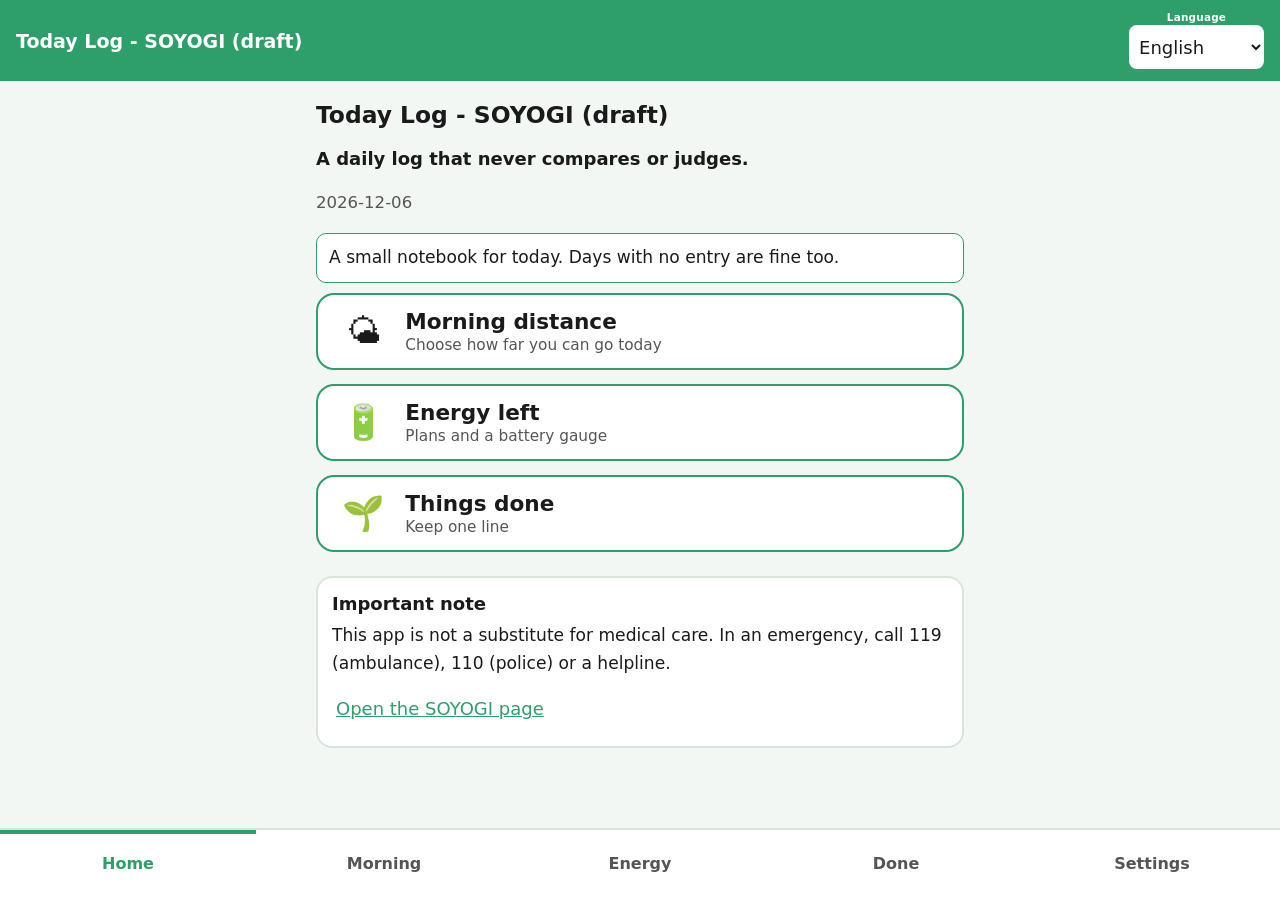
==== index.html @ 0a25ac80 "web v0.3.1: 本体から同期 Co-Authored-By: Claude Opus 5.5 <noreply@anthropic.com>" ====
<!DOCTYPE html>
<html lang="ja">
<head>
<meta charset="UTF-8">
<meta name="viewport" content="width=device-width, initial-scale=1, viewport-fit=cover">
<meta name="theme-color" content="#2e9e6b">
<title>きょうの記録帳(仮)</title>
<meta name="description" content="朝の距離・のこり元気・できたこと1行を、数タップで。比べない・判定しない。端末内のみ・オフライン・登録なし。">
<link rel="manifest" href="manifest.json">
<link rel="icon" href="icons/icon-192.png">
<link rel="apple-touch-icon" href="icons/icon-192.png">
<link rel="stylesheet" href="style.css">
</head>
<body class="fs0">
<header id="hd">
  <div id="hd-title">きょうの記録帳(仮)</div>
  <div id="hd-right">
    <div id="lang-wrap">
      <span class="lang-label">Language</span>
      <select id="set-lang" aria-label="Language 言語">
        <option value="ja">日本語</option>
        <option value="en">English</option>
        <option value="de">Deutsch</option>
        <option value="fr">Français</option>
        <option value="es">Español</option>
        <option value="it">Italiano</option>
        <option value="pt">Português</option>
        <option value="nl">Nederlands</option>
        <option value="sv">Svenska</option>
        <option value="ko">한국어</option>
        <option value="zh">简体中文</option>
        <option value="ar">العربية</option>
      </select>
    </div>
  </div>
</header>

<main id="main">

  <!-- ホーム(screens/home.js が描く) -->
  <section id="scr-home" class="screen" data-scr="home"></section>
  <!-- 記録の種類3つ(screens/kyori.js / genki.js / dekita.js が描く) -->
  <section id="scr-kyori" class="screen hidden" data-scr="kyori"></section>
  <section id="scr-genki" class="screen hidden" data-scr="genki"></section>
  <section id="scr-dekita" class="screen hidden" data-scr="dekita"></section>

  <!-- BUILDER: 画面を足すときは
       <section id="scr-<id>" class="screen hidden" data-scr="<id>"></section>
       を追加し、screens/<id>.js で window.SCREENS.register('<id>', { render(container, api){...} }) する。
       ナビは下の #navbar に <button id="nav-<id>" class="nav-btn" data-scr="<id>"></button> を足す(合計6個まで)。
       i18n.js の nav.<id> にラベルを入れる(ja と en の両方)。sw.js の ASSETS にも screens/<id>.js を足す。 -->

  <!-- せってい(共通シェル。文言は app.js の I18N_MAP が入れる) -->
  <section id="scr-set" class="screen hidden" data-scr="set">
    <h2 id="set-h-normal" class="sec-h"></h2>
    <div class="set-row"><span id="lbl-fs"></span><button id="btn-fs" class="set-btn"></button></div>
    <div class="set-row"><span id="lbl-theme"></span><button id="btn-theme" class="set-btn"></button></div>
    <div class="set-row"><span id="lbl-bgm"></span><button id="btn-bgm" class="set-btn"></button></div>
    <div class="set-row"><span id="lbl-sound"></span><button id="btn-sound" class="set-btn"></button></div>

    <!-- BUILDER: アプリ固有の設定行はここに足す(id は set-app-* で) -->
    <div id="set-app-rows"></div>

    <h2 id="set-h-backup" class="sec-h"></h2>
    <p id="bk-hint" class="hint"></p>
    <div class="bk-row">
      <button id="bk-export" class="set-btn"></button>
      <button id="bk-import" class="set-btn"></button>
    </div>
    <input id="bk-file" type="file" accept="application/json,.json" class="hidden">

    <p id="set-note" class="hint"></p>
    <p class="credit"><a id="link-privacy" href="privacy.html"></a></p>
    <p class="credit"><a id="about-credit" href="https://soudansoyogi.com/" target="_blank" rel="noopener"></a></p>
    <p id="about-ver" class="credit"></p>
  </section>

</main>

<nav id="navbar">
  <button id="nav-home" class="nav-btn active" data-scr="home"></button>
  <button id="nav-kyori" class="nav-btn" data-scr="kyori"></button>
  <button id="nav-genki" class="nav-btn" data-scr="genki"></button>
  <button id="nav-dekita" class="nav-btn" data-scr="dekita"></button>
  <button id="nav-set" class="nav-btn" data-scr="set"></button>
</nav>

<div id="toast" class="toast"></div>

<script src="audio.js"></script>
<script src="tap.js"></script>
<script src="i18n.js"></script>
<script src="photo.js"></script>
<script src="screens/router.js"></script>
<script src="screens/kinds.js"></script>
<script src="screens/home.js"></script>
<script src="screens/kyori.js"></script>
<script src="screens/genki.js"></script>
<script src="screens/dekita.js"></script>
<script src="screens/set.js"></script>
<script src="app.js"></script>
</body>
</html>
---- style.css ----
/* きょうの記録帳(仮) スタイル(そよぎアプリ・キット v1)
   ・そよぎブランド4色(明るい緑/水色/白/黒) = 4テーマ(body data-theme)
   ・シェルは縦フレックス(ヘッダー=上固定 / #main=スクロール / ナビ=下固定)。100dvh・特大文字でも下端まで届く
   ・大人の尊厳を保つ落ち着いたトーン。機能色のみ。でか文字・大ボタン(44px以上)・.pressing の沈み込み(tap.js連動)
   ・targetSdk36(エッジtoエッジ)のため上下左右に env(safe-area-inset-*)。画面の上下端に余白を持つ */
:root{
  --brand:#2e9e6b;
  --bg:#f2f7f3;
  --ink:#1a1a1a;
  --card:#ffffff;
  --line:#d7e5da;
  --sub:#555;
  --alert:#d43f3f;
  --ok:#2e9e6b;
}
body[data-theme="aqua"]{ --brand:#2b8fb5; --bg:#eff7fa; --line:#cfe5ee; }
body[data-theme="white"]{ --brand:#3d8a63; --bg:#ffffff; --card:#f7f9f8; --line:#e2e6e4; }
body[data-theme="dark"]{
  --brand:#43c08a; --bg:#191d1b; --card:#242a27; --ink:#f2f2f2; --line:#3a423e; --sub:#b5bdb8;
}

*{ box-sizing:border-box; -webkit-tap-highlight-color:transparent; }
html,body{ margin:0; }
body{
  font-family:"Hiragino Sans","Yu Gothic UI","Noto Sans JP",system-ui,sans-serif;
  background:var(--bg); color:var(--ink);
  line-height:1.6;
  height:100vh; height:100dvh;
  display:flex; flex-direction:column;
  overflow:hidden;
  -webkit-touch-callout:none;
}
body.fs0{ font-size:18px; }
body.fs1{ font-size:21px; }
body.fs2{ font-size:25px; }

/* ======== ヘッダー(chromeは固定19px=fs2でも肥大させない) ======== */
header#hd{
  background:var(--brand); color:#fff;
  padding:calc(12px + env(safe-area-inset-top)) max(16px, env(safe-area-inset-right)) 12px max(16px, env(safe-area-inset-left));
  font-weight:700; font-size:19px;
  display:flex; align-items:center; justify-content:space-between; gap:14px;
  flex-shrink:0; overflow:hidden;
  min-height:calc(72px + env(safe-area-inset-top));
}
#hd-title{ flex:1; min-width:2.5em; overflow:hidden; text-overflow:ellipsis; white-space:nowrap; }
#hd-right{ display:flex; align-items:flex-end; gap:14px; flex-shrink:0; }
#lang-wrap{ display:flex; flex-direction:column; align-items:center; gap:3px; flex-shrink:0; }
.lang-label{ font-size:.55em; font-weight:700; color:#fff; line-height:1; letter-spacing:.02em; }
#hd #set-lang{
  min-height:44px; font-size:.95em; font-family:inherit;
  border:none; border-radius:8px; padding:2px 6px;
  background:#fff; color:#1a1a1a;
}
.hd-btn{
  min-height:44px; min-width:44px; padding:0 10px;
  border:none; border-radius:8px; background:rgba(255,255,255,.22); color:#fff;
  font-size:1em; font-family:inherit; font-weight:700;
}

/* ======== 本文(ここだけスクロール) ======== */
#main{
  flex:1 1 auto; min-height:0; overflow-y:auto;
  -webkit-overflow-scrolling:touch;
  width:100%; max-width:680px; margin:0 auto;
  padding:16px max(16px, env(safe-area-inset-right)) 24px max(16px, env(safe-area-inset-left));
}
.screen.hidden, .hidden, [hidden]{ display:none !important; }
.scr-title{ font-size:1.3em; margin:0 0 10px; }
.sec-h{ font-size:1.05em; margin:24px 0 8px; }
.hint{ color:var(--sub); font-size:.92em; }
.note{
  background:var(--card); border:1.5px solid var(--brand); border-radius:10px;
  padding:10px 12px; color:var(--ink); font-size:.95em; margin:0 0 10px;
}
.tagline{ font-weight:700; margin:4px 0 14px; }

/* ======== 共通部品 ======== */
.big-btn{
  display:flex; align-items:center; gap:16px; width:100%; font-size:1em;
  min-height:76px; padding:14px 20px; margin:0 0 14px;
  border:2px solid var(--brand); background:var(--card); color:var(--ink);
  border-radius:18px; font-family:inherit; text-align:left;
}
.big-btn .ico{ font-size:1.9em; line-height:1; flex:none; width:1.5em; text-align:center; }
.big-btn .lbl{ font-size:1.2em; font-weight:700; }
.big-btn.primary{ background:var(--brand); color:#fff; }
.big-btn.alert{ border-color:var(--alert); }
.big-btn.huge{ min-height:40vh; min-height:40dvh; justify-content:center; text-align:center; font-size:1.3em; }
.grid2{ display:grid; grid-template-columns:1fr 1fr; gap:12px; }
.grid2 .big-btn{ flex-direction:column; justify-content:center; text-align:center; margin:0; min-height:120px; }
.card{
  background:var(--card); border:2px solid var(--line); border-radius:16px;
  padding:12px 14px; margin:0 0 12px;
}
.card.tappable{ border-color:var(--brand); }
.row{ display:flex; align-items:center; gap:10px; }
.row.between{ justify-content:space-between; }
.btn{
  min-height:52px; min-width:52px; padding:0 18px;
  display:inline-flex; align-items:center; justify-content:center; gap:8px;
  border:2px solid var(--line); background:var(--card); color:var(--ink);
  border-radius:14px; font-family:inherit; font-size:1em; font-weight:700;
}
.btn.primary{ border-color:var(--brand); background:var(--brand); color:#fff; }
.btn.danger{ border-color:#cc3b30; color:#cc3b30; }
body[data-theme="dark"] .btn.danger{ border-color:#ef9a9a; color:#ef9a9a; }
.btn.wide{ width:100%; }
.btn-row{ display:flex; gap:10px; flex-wrap:wrap; margin:10px 0; }
.btn-row .btn{ flex:1; }
.field{ margin:12px 0; }
.field label{ display:block; font-weight:700; margin:0 0 4px; }
.field input[type="text"], .field input[type="number"], .field input[type="date"], .field input[type="time"], .field textarea, .field select{
  width:100%; font-size:1em; font-family:inherit;
  padding:10px; border:2px solid var(--line); border-radius:10px;
  background:var(--card); color:var(--ink);
}
.field textarea{ resize:vertical; min-height:2.6em; }
.list{ margin:0; padding:0; list-style:none; }
.list li{
  background:var(--card); border:2px solid var(--line); border-radius:12px;
  padding:10px 12px; margin:0 0 8px; min-height:52px;
  display:flex; align-items:center; gap:10px;
}
.list li .grow{ flex:1; min-width:0; overflow-wrap:anywhere; }
.chips{ display:flex; flex-wrap:wrap; gap:8px; }
.chip{
  min-height:44px; padding:6px 14px; border-radius:999px;
  border:2px solid var(--line); background:var(--card); color:var(--ink);
  font-family:inherit; font-size:.95em; font-weight:700;
}
.chip.on{ border-color:var(--brand); background:var(--brand); color:#fff; }
.empty{ color:var(--sub); text-align:center; padding:20px 8px; }
.photo-thumb{ width:64px; height:64px; object-fit:cover; border-radius:10px; background:var(--bg); flex:none; }
.photo-big{ width:100%; max-width:min(90vw,420px); aspect-ratio:1/1; object-fit:contain; border-radius:16px; background:var(--card); border:2px solid var(--line); display:block; margin:0 auto; }

/* ======== でか文字・見せる(全画面) ======== */
.ov{
  position:fixed; inset:0; z-index:300; background:var(--bg); color:var(--ink);
  overflow-y:auto; -webkit-overflow-scrolling:touch;
  padding:calc(20px + env(safe-area-inset-top)) max(16px, env(safe-area-inset-right))
          calc(96px + env(safe-area-inset-bottom)) max(16px, env(safe-area-inset-left));
}
.ov.show-white{ background:#fff; color:#1a1a1a; }
.ov.show-black{ background:#000; color:#fff; }
.ov-close{
  position:fixed; min-height:64px; z-index:301;
  bottom:calc(16px + env(safe-area-inset-bottom));
  left:max(16px, env(safe-area-inset-left)); right:max(16px, env(safe-area-inset-right));
  background:var(--brand); color:#fff; border:none; border-radius:12px;
  font-size:1.2em; font-weight:700; font-family:inherit;
}
.show-head{ font-size:1.3em; font-weight:800; border:3px solid var(--brand); border-radius:12px; padding:12px; text-align:center; }
.show-block{ margin-top:18px; }
.show-label{ font-size:.9em; color:var(--sub); font-weight:700; }
.show-value{ font-size:1.9em; font-weight:800; line-height:1.35; background:var(--card); border-radius:10px; padding:10px 12px; overflow-wrap:anywhere; }
.step-text{ font-size:2em; font-weight:800; line-height:1.4; text-align:center; margin:12vh 0 24px; overflow-wrap:anywhere; }
.call-btn{
  display:block; margin-top:10px; min-height:64px; line-height:64px;
  background:#2e9e6b; color:#fff; text-align:center;
  font-size:1.3em; font-weight:800; border-radius:12px; text-decoration:none;
}

/* ======== きょうの記録帳 固有 ======== */
/* 大ボタンの文字も「もじの大きさ」に追随させる(button は UA 既定で font-size を継承しないため 1em を明示) */
.big-btn{ font-size:1em; }
/* 下ナビ(5個)は chrome 扱いで上限16px(fs2 で「のこり元 / 気」と語の途中で折れるのを防ぐ。折るのは空白の位置だけ) */
#navbar .nav-btn{ font-size:min(.95em, 16px); line-height:1.25; word-break:keep-all; }
.big-btn .lblbox{ display:flex; flex-direction:column; gap:2px; min-width:0; }
.big-btn .sub{ font-size:.85em; color:var(--sub); font-weight:400; }
.big-btn.on{ background:var(--brand); color:#fff; }
.big-btn.on .sub{ color:#fff; }
.btn.small{ min-height:44px; min-width:44px; padding:0 12px; font-size:.9em; flex:none; }
.add-row{ margin:12px 0; }
.add-row input[type="text"]{
  flex:1; min-width:0; min-height:52px; font-size:1em; font-family:inherit;
  padding:10px; border:2px solid var(--line); border-radius:10px;
  background:var(--card); color:var(--ink);
}
.tag{ flex:none; font-weight:700; color:var(--brand); }
/* 免責と相談先(常時表示) */
.card.care{ border-color:var(--line); margin-top:24px; }
.care-h{ font-weight:700; margin:0 0 4px; }
.care-p{ margin:0 0 8px; font-size:.95em; }
.care-link{ display:inline-block; padding:10px 4px; color:var(--brand); text-decoration:underline; min-height:44px; }
/* あさの きょり: 4択は同じ大きさ・同じ色 */
.kyori-grid{ margin:0 0 12px; }
.kyori-grid .big-btn .lbl{ font-size:1.1em; }
.kyori-state .chosen{ font-weight:700; margin:0 0 10px; }
.kyori-state{ margin:0 0 14px; }
.letter-out{
  width:100%; font-size:1em; font-family:inherit; line-height:1.6;
  padding:10px; border:2px solid var(--line); border-radius:10px;
  background:var(--card); color:var(--ink); resize:vertical;
}
/* のこり元気: 電池の目盛り(数字なし) */
.batt-wrap{ margin:8px 0 12px; }
.batt-label{ font-weight:700; margin:0 0 6px; }
.batt{ display:flex; align-items:center; gap:6px; padding:8px; border:3px solid var(--ink); border-radius:12px; width:max-content; max-width:100%; position:relative; direction:ltr; }   /* 絵なので RTL でも反転しない */
.batt .seg{ width:40px; height:48px; border-radius:6px; background:var(--line); }
.batt .seg.on{ background:var(--brand); }
.batt .cap{ position:absolute; right:-12px; top:50%; transform:translateY(-50%); width:8px; height:22px; background:var(--ink); border-radius:0 4px 4px 0; }
.batt[data-remain="0"]{ border-color:var(--alert); }
.plan .plan-t{ font-weight:700; overflow-wrap:anywhere; }
.plan .field{ margin:8px 0 0; }
.plan .field label{ font-size:.9em; }

/* ======== せってい ======== */
.set-row{
  display:flex; justify-content:space-between; align-items:center;
  min-height:56px; gap:12px; border-bottom:1px solid var(--line);
}
.set-btn{
  min-width:120px; min-height:48px; font-size:1em; font-family:inherit;
  border:2px solid var(--brand); background:var(--card); color:var(--ink);
  border-radius:10px;
}
select{ min-height:48px; font-size:1em; font-family:inherit; }
.bk-row{ display:flex; gap:12px; }
.bk-row .set-btn{ flex:1; }
input[type="file"].hidden{ display:none; }
.credit{ color:var(--sub); margin-top:20px; text-align:center; }
.credit a{ color:var(--brand); text-decoration:underline; display:inline-block; padding:8px 4px; }

/* ======== ナビ(下固定・最大6) ======== */
#navbar{
  flex-shrink:0; display:flex;
  background:var(--card); border-top:2px solid var(--line);
  padding-bottom:max(6px, env(safe-area-inset-bottom));
  padding-left:env(safe-area-inset-left); padding-right:env(safe-area-inset-right);
}
.nav-btn{
  flex:1; min-height:64px; min-width:44px; border:none; background:none;
  font-size:clamp(12px, 3.6vw, 16px); line-height:1.25; word-break:keep-all; font-weight:700; font-family:inherit; color:var(--sub);
  border-top:4px solid transparent; padding:4px 2px;
}
.nav-btn.active{ color:var(--brand); border-top-color:var(--brand); }
.nav-btn.hidden{ display:none; }

/* tap.js の押下フィードバック */
.pressing{ transform:scale(.97); filter:brightness(.92); }

/* トースト */
.toast{
  position:fixed; bottom:calc(96px + env(safe-area-inset-bottom)); left:50%; transform:translateX(-50%);
  background:#333; color:#fff; padding:10px 18px; border-radius:999px;
  opacity:0; transition:opacity .25s; pointer-events:none; z-index:400; max-width:88%; width:max-content;
}
.toast.show{ opacity:1; }

/* ======== 写真の取り込みとトリミング(photo.js) ======== */
.photo-ov{
  position:fixed; inset:0; z-index:350; background:var(--bg); color:var(--ink);
  display:flex; flex-direction:column; align-items:center; overflow-y:auto;
  padding:calc(20px + env(safe-area-inset-top)) 16px calc(24px + env(safe-area-inset-bottom));
}
.photo-ov-title{ font-size:1.18em; font-weight:700; margin:0 0 6px; text-align:center; }
.photo-ov-hint{ color:var(--sub); font-size:.92em; text-align:center; margin:0 0 14px; max-width:22em; }
.photo-crop-canvas{
  width:min(80vw,300px); height:min(80vw,300px); max-width:300px; max-height:300px;
  border-radius:12px; border:2px solid var(--brand); background:#000; touch-action:none; display:block;
}
.photo-dpad{ display:grid; grid-template-columns:repeat(3,52px); grid-template-rows:repeat(3,52px); gap:6px; margin:14px 0 6px; justify-content:center; }
.photo-nudge{ min-width:52px; min-height:52px; border:2px solid var(--line); background:var(--card); color:var(--ink); border-radius:12px; font-size:1.2em; font-family:inherit; }
.photo-nudge.spacer{ border:none; background:none; }
.photo-zoom-row{ display:flex; align-items:center; gap:10px; width:100%; max-width:340px; margin:8px 0 2px; }
.photo-zoom-row input[type="range"]{ flex:1; min-height:44px; accent-color:var(--brand); }
.photo-row{ display:flex; gap:12px; justify-content:center; flex-wrap:wrap; width:100%; max-width:420px; margin-top:12px; }
.photo-file{ display:none; }
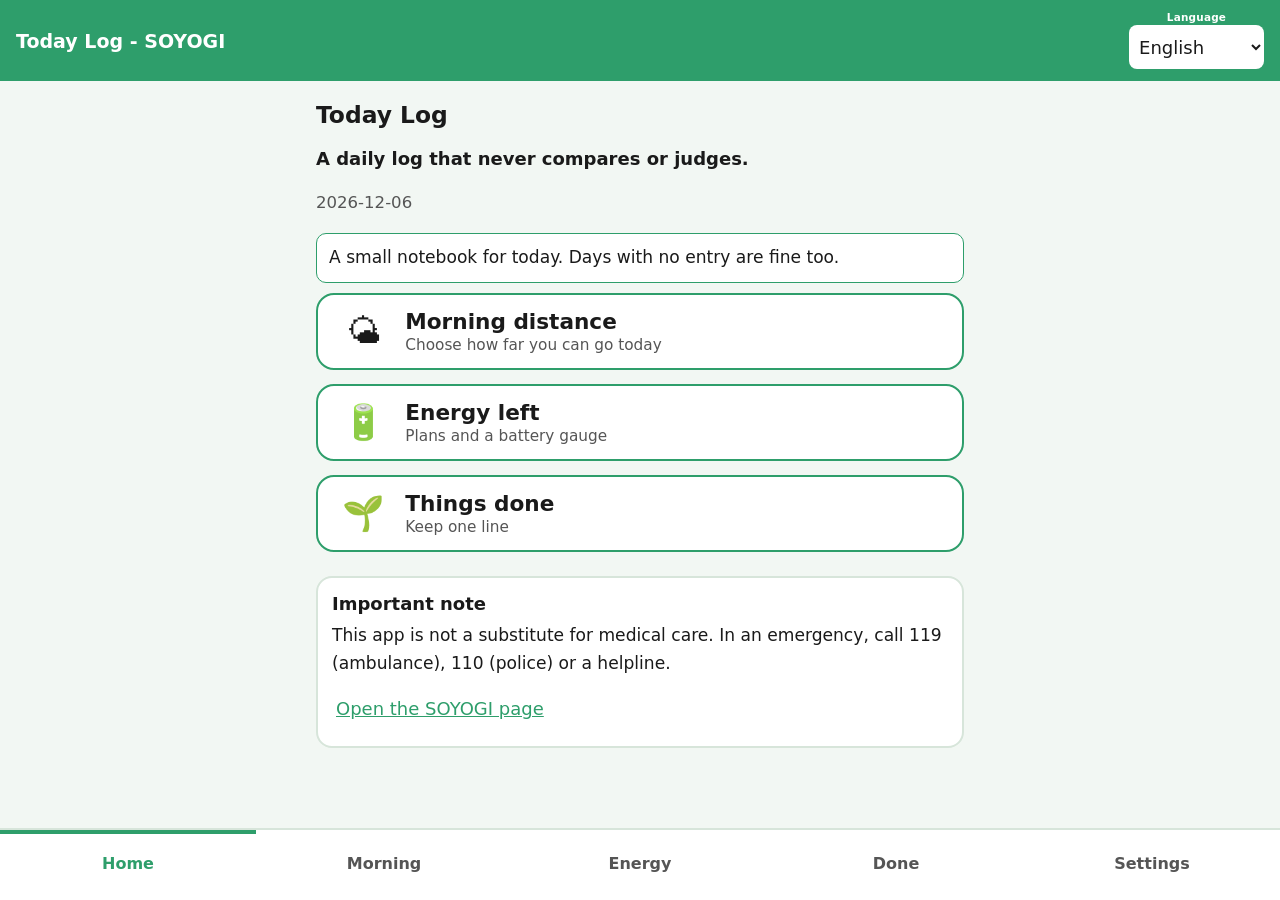
==== commit 0c161325: "web v0.4.0: 本体から同期 Co-Authored-By: Claude Opus 5.5 <noreply@anthropic.com>" ====
--- a/index.html
+++ b/index.html
@@ -4,7 +4,7 @@
 <meta charset="UTF-8">
 <meta name="viewport" content="width=device-width, initial-scale=1, viewport-fit=cover">
 <meta name="theme-color" content="#2e9e6b">
-<title>きょうの記録帳(仮)</title>
+<title>今日の記録帳・そよぎ</title>
 <meta name="description" content="朝の距離・のこり元気・できたこと1行を、数タップで。比べない・判定しない。端末内のみ・オフライン・登録なし。">
 <link rel="manifest" href="manifest.json">
 <link rel="icon" href="icons/icon-192.png">
@@ -13,7 +13,7 @@
 </head>
 <body class="fs0">
 <header id="hd">
-  <div id="hd-title">きょうの記録帳(仮)</div>
+  <div id="hd-title">今日の記録帳・そよぎ</div>
   <div id="hd-right">
     <div id="lang-wrap">
       <span class="lang-label">Language</span>
--- a/style.css
+++ b/style.css
@@ -1,4 +1,4 @@
-/* きょうの記録帳(仮) スタイル(そよぎアプリ・キット v1)
+/* 今日の記録帳・そよぎ スタイル(そよぎアプリ・キット v1)
    ・そよぎブランド4色(明るい緑/水色/白/黒) = 4テーマ(body data-theme)
    ・シェルは縦フレックス(ヘッダー=上固定 / #main=スクロール / ナビ=下固定)。100dvh・特大文字でも下端まで届く
    ・大人の尊厳を保つ落ち着いたトーン。機能色のみ。でか文字・大ボタン(44px以上)・.pressing の沈み込み(tap.js連動)
@@ -161,7 +161,7 @@
   font-size:1.3em; font-weight:800; border-radius:12px; text-decoration:none;
 }
 
-/* ======== きょうの記録帳 固有 ======== */
+/* ======== 今日の記録帳 固有 ======== */
 /* 大ボタンの文字も「もじの大きさ」に追随させる(button は UA 既定で font-size を継承しないため 1em を明示) */
 .big-btn{ font-size:1em; }
 /* 下ナビ(5個)は chrome 扱いで上限16px(fs2 で「のこり元 / 気」と語の途中で折れるのを防ぐ。折るのは空白の位置だけ) */
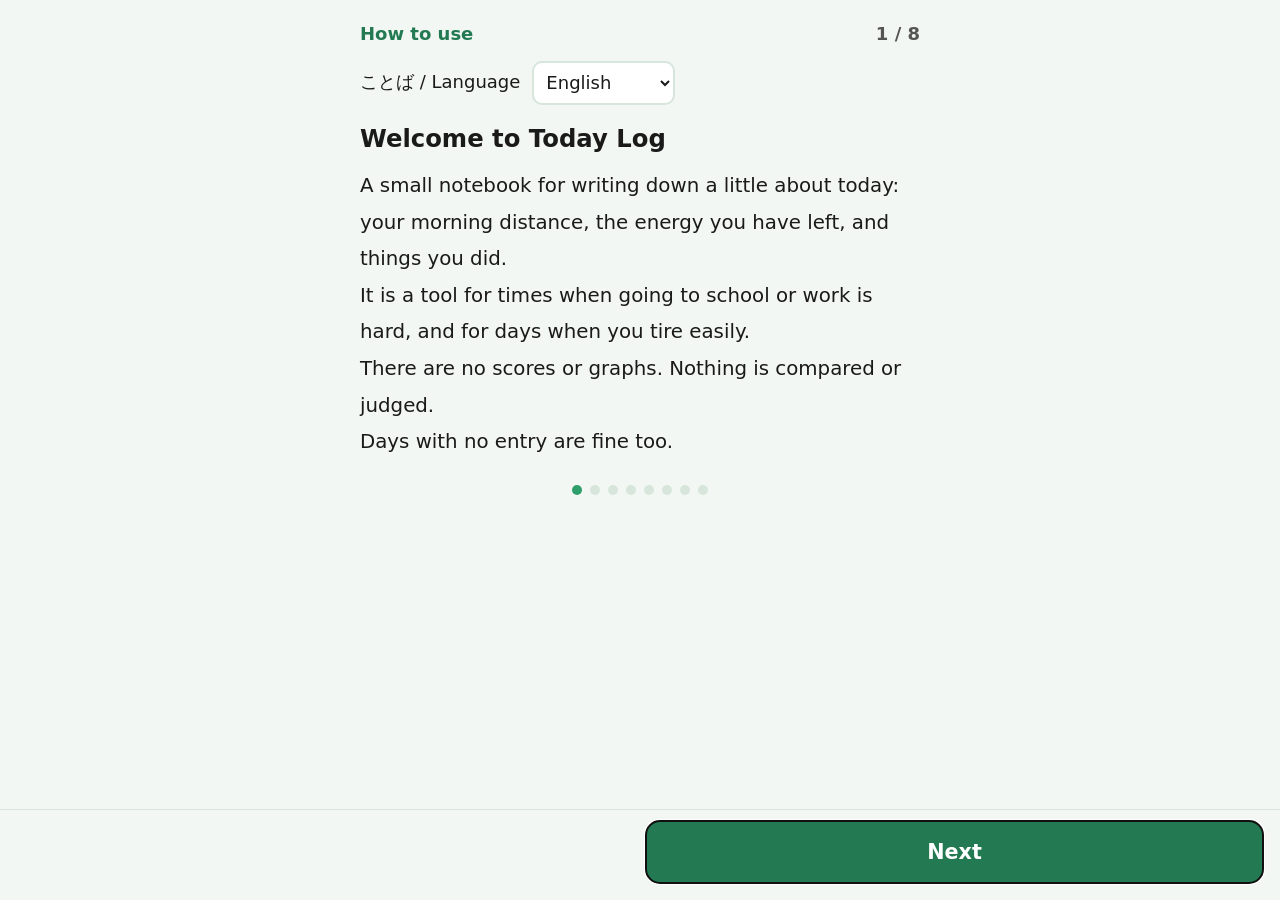
==== commit 3cc91110: "web v0.4.7: 本体から同期 Co-Authored-By: Claude Opus 5.5 <noreply@anthropic.com>" ====
--- a/index.html
+++ b/index.html
@@ -61,6 +61,9 @@
     <!-- BUILDER: アプリ固有の設定行はここに足す(id は set-app-* で) -->
     <div id="set-app-rows"></div>
 
+    <!-- はじめての つかいかた を もう一度(app.js openGuide・GUIDE_AGAIN=false なら隠す) -->
+    <div id="set-guide-row" class="set-row"><span id="lbl-guide"></span><button id="btn-guide" class="set-btn"></button></div>
+
     <h2 id="set-h-backup" class="sec-h"></h2>
     <p id="bk-hint" class="hint"></p>
     <div class="bk-row">
--- a/style.css
+++ b/style.css
@@ -5,6 +5,7 @@
    ・targetSdk36(エッジtoエッジ)のため上下左右に env(safe-area-inset-*)。画面の上下端に余白を持つ */
 :root{
   --brand:#2e9e6b;
+  --brand-ink:#237a52;   /* 文字用の緑(白い字を載せる地・緑の文字)。枠・線・飾りは --brand のまま */
   --bg:#f2f7f3;
   --ink:#1a1a1a;
   --card:#ffffff;
@@ -13,10 +14,10 @@
   --alert:#d43f3f;
   --ok:#2e9e6b;
 }
-body[data-theme="aqua"]{ --brand:#2b8fb5; --bg:#eff7fa; --line:#cfe5ee; }
-body[data-theme="white"]{ --brand:#3d8a63; --bg:#ffffff; --card:#f7f9f8; --line:#e2e6e4; }
+body[data-theme="aqua"]{ --brand:#2b8fb5; --brand-ink:#1f6f8f; --bg:#eff7fa; --line:#cfe5ee; }
+body[data-theme="white"]{ --brand:#3d8a63; --brand-ink:#237a52; --bg:#ffffff; --card:#f7f9f8; --line:#e2e6e4; }
 body[data-theme="dark"]{
-  --brand:#43c08a; --bg:#191d1b; --card:#242a27; --ink:#f2f2f2; --line:#3a423e; --sub:#b5bdb8;
+  --brand:#43c08a; --brand-ink:var(--brand); --bg:#191d1b; --card:#242a27; --ink:#f2f2f2; --line:#3a423e; --sub:#b5bdb8;
 }
 
 *{ box-sizing:border-box; -webkit-tap-highlight-color:transparent; }
@@ -107,7 +108,7 @@
 body[data-theme="dark"] .btn.danger{ border-color:#ef9a9a; color:#ef9a9a; }
 .btn.wide{ width:100%; }
 .btn-row{ display:flex; gap:10px; flex-wrap:wrap; margin:10px 0; }
-.btn-row .btn{ flex:1; }
+.btn-row .btn{ flex:1 1 0; min-width:fit-content; padding:0 12px; }   /* 入るときは同じ幅。長い訳(pt Compartilhar・360px・とても大きい)はその幅まで広がり、入らなければ折り返す */
 .field{ margin:12px 0; }
 .field label{ display:block; font-weight:700; margin:0 0 4px; }
 .field input[type="text"], .field input[type="number"], .field input[type="date"], .field input[type="time"], .field textarea, .field select{
@@ -182,7 +183,9 @@
 .card.care{ border-color:var(--line); margin-top:24px; }
 .care-h{ font-weight:700; margin:0 0 4px; }
 .care-p{ margin:0 0 8px; font-size:.95em; }
-.care-link{ display:inline-block; padding:10px 4px; color:var(--brand); text-decoration:underline; min-height:44px; }
+.care-link{ display:block; padding:10px 4px; color:var(--brand); text-decoration:underline; min-height:44px; }   /* 3つ(10代の情報室・制度ガイド・そよぎ)を1行ずつ */
+/* ボタンの形のリンク(のこり元気の「手順を開く」) */
+a.btn{ text-decoration:none; }
 /* あさの きょり: 4択は同じ大きさ・同じ色 */
 .kyori-grid{ margin:0 0 12px; }
 .kyori-grid .big-btn .lbl{ font-size:1.1em; }
@@ -204,6 +207,24 @@
 .plan .plan-t{ font-weight:700; overflow-wrap:anywhere; }
 .plan .field{ margin:8px 0 0; }
 .plan .field label{ font-size:.9em; }
+/* のこり元気: きのうの よてい(読むだけ・小さく。点検 kiroku-13) */
+.genki-prev{ margin-top:24px; font-size:.92em; }
+.genki-prev .prev-h{ font-size:1em; margin:0; }
+.genki-prev .prev-date{ margin:0 0 8px; }
+.batt.small{ gap:4px; padding:5px; border-width:2px; border-radius:9px; }
+.batt.small .seg{ width:24px; height:28px; border-radius:4px; }
+.batt.small .cap{ right:-9px; width:6px; height:14px; }
+.prev-list{ margin:8px 0 0; padding-inline-start:1.3em; }
+.prev-list li{ overflow-wrap:anywhere; margin:2px 0; }
+/* dark: 明るい緑(#43c08a)の上の白い文字は 2.3:1 で読みにくいので、緑の背景の上の文字だけ濃い色にする(約7.4:1) */
+body[data-theme="dark"] header#hd,
+body[data-theme="dark"] .lang-label,
+body[data-theme="dark"] .chip.on,
+body[data-theme="dark"] .btn.primary,
+body[data-theme="dark"] .big-btn.primary,
+body[data-theme="dark"] .big-btn.on,
+body[data-theme="dark"] .big-btn.on .sub,
+body[data-theme="dark"] .ov-close{ color:#0f1f17; }
 
 /* ======== せってい ======== */
 .set-row{
@@ -239,6 +260,17 @@
 
 /* tap.js の押下フィードバック */
 .pressing{ transform:scale(.97); filter:brightness(.92); }
+
+/* アプリの中の確かめの窓(app.js askBox・Play版だけ・2026-09-29)。重ねた画面・写真の切りとりより上、トーストより下 */
+.ov.ask-ov{
+  z-index:360; background:rgba(0,0,0,.55); display:flex; align-items:center; justify-content:center;
+  padding:calc(16px + env(safe-area-inset-top)) max(16px, env(safe-area-inset-right))
+          calc(16px + env(safe-area-inset-bottom)) max(16px, env(safe-area-inset-left));
+}
+.ask-box{ background:var(--card); color:var(--ink); border:2px solid var(--line); border-radius:16px; padding:20px 16px 16px; width:min(100%, 460px); max-height:100%; overflow-y:auto; }
+.ask-msg{ font-size:1.15em; font-weight:700; line-height:1.55; margin:0 0 18px; word-break:keep-all; overflow-wrap:anywhere; white-space:pre-wrap; }   /* 分かち書きの空白で折る(語の途中で切らない) */
+.ask-row{ display:flex; flex-wrap:wrap; gap:10px; }
+.ask-row .btn{ flex:1 1 7em; min-height:56px; font-size:1.1em; }
 
 /* トースト */
 .toast{
@@ -267,3 +299,37 @@
 .photo-zoom-row input[type="range"]{ flex:1; min-height:44px; accent-color:var(--brand); }
 .photo-row{ display:flex; gap:12px; justify-content:center; flex-wrap:wrap; width:100%; max-width:420px; margin-top:12px; }
 .photo-file{ display:none; }
+
+/* ======== 文字用の緑(--brand-ink)の上書き(今日の記録帳・2026-09-29) ========
+   明るい3テーマは --brand の上の白い字が 3.1〜4.2:1 だったので、白い字を載せる地と、緑を文字色に使う所だけ濃い緑にする
+   (みどり・しろ #237a52 / みずいろ #1f6f8f = 白と 5.3〜5.6:1)。くろは --brand-ink=--brand のまま、字は上の #0f1f17。
+   枠・線・電池の目盛りなどの飾りは --brand のまま。下ナビの .nav-btn.active・.credit a より後に置くため、ファイルの最後に置く */
+header#hd{ background:var(--brand-ink); }
+.btn.primary{ border-color:var(--brand-ink); background:var(--brand-ink); }
+.big-btn.primary, .big-btn.on, .chip.on{ border-color:var(--brand-ink); background:var(--brand-ink); }
+.ov-close{ background:var(--brand-ink); }
+.nav-btn.active{ color:var(--brand-ink); }
+.tag, .care-link, .credit a{ color:var(--brand-ink); }
+/* 入力欄の見本の文字(placeholder): 端末まかせの灰色は しろ 4.4:1・くろ 3.2:1 だったので、ヒントと同じ色にする */
+input::placeholder, textarea::placeholder{ color:var(--sub); opacity:1; }
+
+/* はじめての つかいかた(app.js openGuide・2026-09-30)。🔴この節はファイルの最後に置く(patch_guide.js がここから最後までを写す)。
+   ほかの重ねた画面より上・確かめの窓より下。ボタンは下に固定した帯(地の色つき=長いページでも本文が透けない) */
+.ov.guide-ov{ z-index:350; padding-bottom:calc(128px + env(safe-area-inset-bottom)); }
+.guide-box{ width:min(100%, 560px); margin:0 auto; }
+.guide-top{ display:flex; justify-content:space-between; align-items:baseline; gap:12px; }
+.guide-title{ margin:0; font-weight:800; color:var(--brand-ink, var(--brand)); }
+.guide-step{ margin:0; color:var(--sub); font-weight:700; white-space:nowrap; unicode-bidi:isolate; }   /* 向きは app.js が dir で決める(ar で「8 / 1」にしない) */
+.guide-lang{ display:flex; align-items:center; flex-wrap:wrap; gap:8px 12px; margin:12px 0 0; }
+.guide-lang select{ min-height:44px; font-size:1em; font-family:inherit; border:2px solid var(--line); border-radius:10px; background:var(--card); color:var(--ink); padding:2px 8px; }
+.guide-h{ font-size:1.35em; line-height:1.45; margin:16px 0 12px; word-break:keep-all; overflow-wrap:anywhere; }
+.guide-p{ font-size:1.1em; line-height:1.85; margin:0; white-space:pre-line; word-break:keep-all; overflow-wrap:anywhere; }
+.guide-dots{ display:flex; justify-content:center; flex-wrap:wrap; gap:8px; margin:24px 0 0; }
+.guide-dot{ width:10px; height:10px; border-radius:50%; background:var(--line); }
+.guide-dot.on{ background:var(--brand); }
+.guide-row{
+  position:fixed; z-index:351; display:flex; gap:10px; left:0; right:0; bottom:0;
+  padding:10px max(16px, env(safe-area-inset-right)) calc(16px + env(safe-area-inset-bottom)) max(16px, env(safe-area-inset-left));
+  background:var(--bg); border-top:1px solid var(--line);
+}
+.guide-row .btn{ flex:1 1 0; min-width:0; min-height:64px; font-size:1.15em; }
